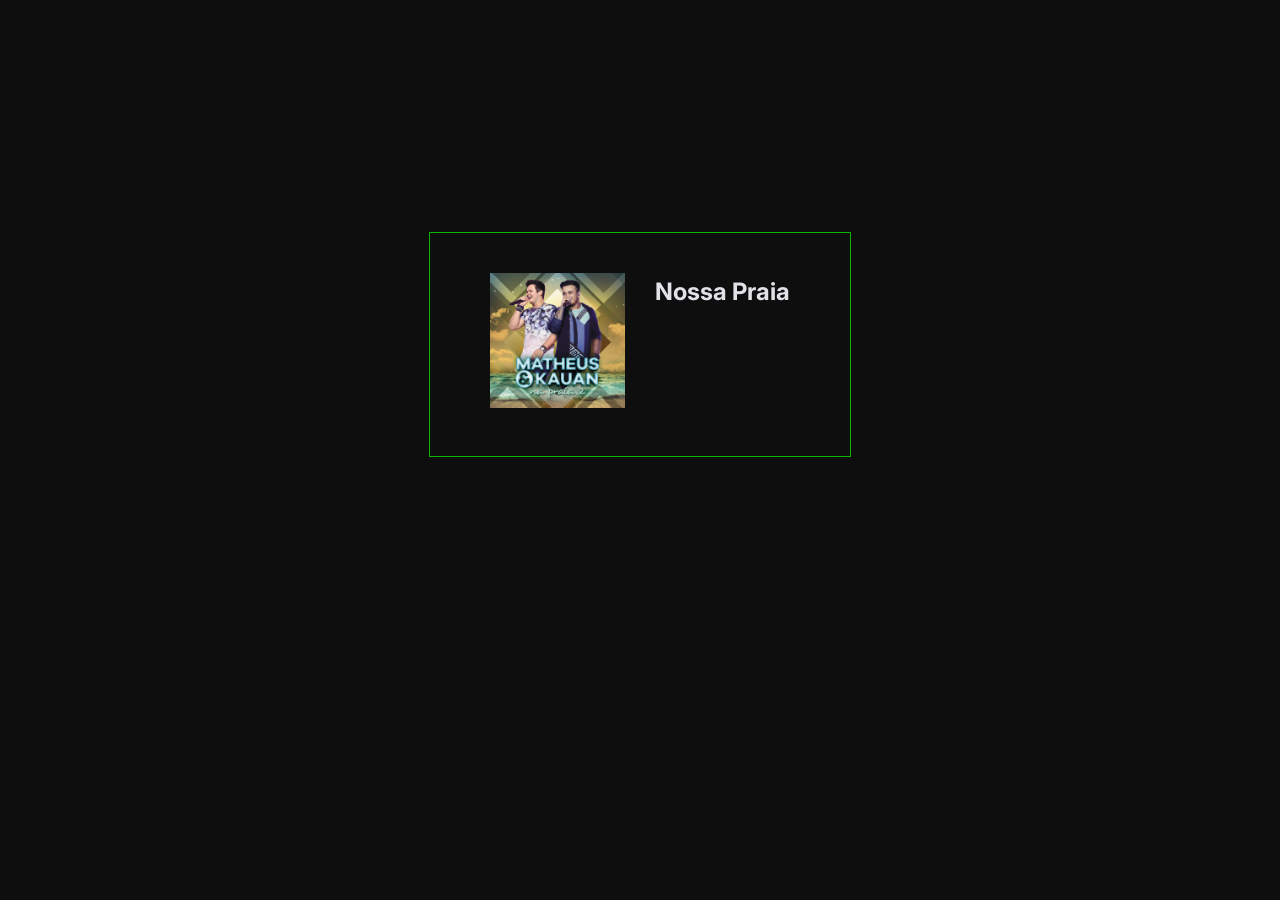
==== visualizar.html @ 74184515 "Adição de Playlist" ====
<!DOCTYPE html>
<html lang="Pt-br">

<head>
    <meta charset="UTF-8">
    <meta name="viewport" content="width=device-width, initial-scale=1.0">
    <title>Visualizar - VibeVault</title>
    <link rel="stylesheet" href="css/visualizar.css">
</head>

<body>
    <main class="container">
        <section>
            <div class="card">
                <div class="img-principal">
                    <img src="imagens/nossa-praia.jpg" alt="foto da música">
                </div>
                <div class="info">
                    <h2>Nossa Praia</h2>
                </div>
            </div>
        </main>
    </div>
</body>

</html>
---- css/visualizar.css ----
@import url('https://fonts.googleapis.com/css2?family=Inter:ital,opsz,wght@0,14..32,100..900;1,14..32,100..900&family=Shrikhand&display=swap');

:root {
    --navy: #131212c4;
    --navy-d: #01012e;
    --navy-l: #0a0a8a;
    --orange: #30f916;
    --orange-hover: #1cbd06;
    --orange-d: #0d8d09;
    --orange-l: #ffedd5;
    --bg: #0e0e0e;
    --bg-card: #212221;
    --text: #e1e1e7;
    --text-m: #aaaaac;
    --text-l: #9090a8;
    --border: #0db307;
    --shadow: 0 2px 16px rgba(2, 2, 74, .08);
    --shadow-l: 0 8px 32px rgba(2, 2, 74, .14);
    --radius: 12px;
    --radius-s: 8px;
    --transition: .22s cubic-bezier(.4, 0, .2, 1);
}

*,
*::before,
*::after {
    box-sizing: border-box;
    margin: 0;
    padding: 0;
}

html {
    scroll-behavior: smooth;
}

body {
    font-family: 'Inter', sans-serif;
    background: var(--bg);
    color: var(--text);
    line-height: 1.6;
}


.container {
    margin: 15% auto;
    width: 100%;
    display: flex;
    justify-content: center;
    padding: 40px 20px;
}

.card {
    border: 1px solid var(--border);
    display: flex;
    gap: 30px;
    padding: 40px 60px;
}

.img-principal img {
    height: 15vh;
}
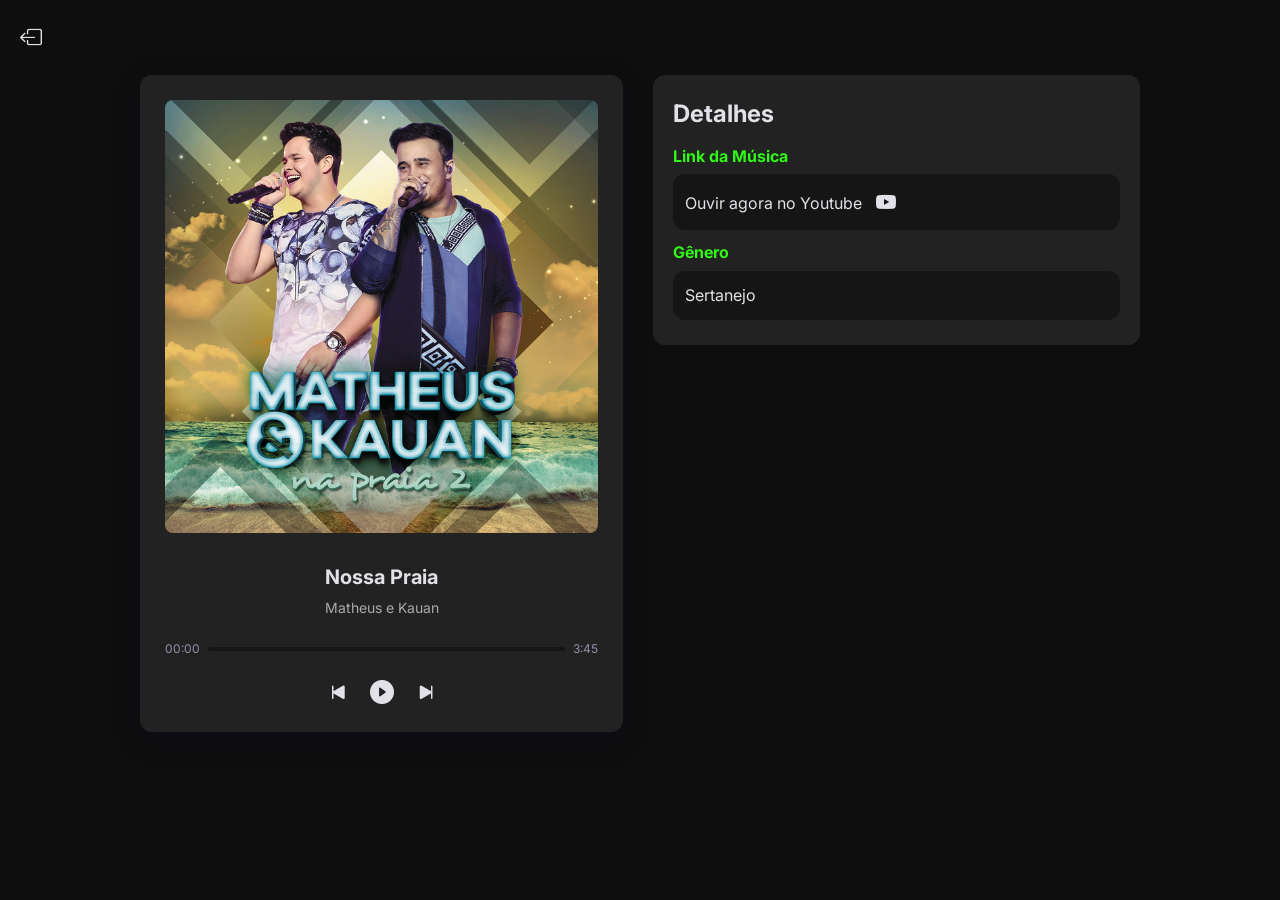
==== commit 12e93c8c: "edição do visual da tabela e edição geral da página de detalhes" ====
--- a/visualizar.html
+++ b/visualizar.html
@@ -1,26 +1,58 @@
 <!DOCTYPE html>
-<html lang="Pt-br">
+<html lang="pt-br">
 
 <head>
     <meta charset="UTF-8">
     <meta name="viewport" content="width=device-width, initial-scale=1.0">
     <title>Visualizar - VibeVault</title>
     <link rel="stylesheet" href="css/visualizar.css">
+    <link rel="stylesheet" href="https://cdn.jsdelivr.net/npm/bootstrap-icons@1.11.3/font/bootstrap-icons.min.css">
 </head>
 
 <body>
-    <main class="container">
-        <section>
-            <div class="card">
-                <div class="img-principal">
-                    <img src="imagens/nossa-praia.jpg" alt="foto da música">
+    <header>
+        <a href="index.html"><i class="bi bi-box-arrow-left"></i></a>
+    </header>
+    <div class="player">
+
+        <div class="card">
+
+            <img src="imagens/nossa-praia.jpg" class="capa">
+
+            <div class="info">
+                <h2>Nossa Praia</h2>
+                <p>Matheus e Kauan</p>
+            </div>
+
+            <div class="progresso">
+                <span>00:00</span>
+                <div class="barra">
+                    <div class="barra-fill"></div>
                 </div>
-                <div class="info">
-                    <h2>Nossa Praia</h2>
-                </div>
+                <span>3:45</span>
             </div>
-        </main>
+
+            <div class="controles">
+                <button><i class="bi bi-skip-start-fill"></i></button>
+                <button class="play"><i class="bi bi-play-circle-fill"></i></button>
+                <button><i class="bi bi-skip-end-fill"></i></button>
+            </div>
+        </div>
+        <div class="detalhes">
+            <h2>Detalhes</h2>
+            <div class="link">
+                <h4>Link da Música</h3>
+                    <a href="https://youtu.be/_v0-5QY6y-M?si=HIR0x73wBJjLPUcj">
+                        Ouvir agora no Youtube <i class="bi bi-youtube"></i>
+                    </a>
+            </div>
+            <div class="genero">
+                <h4>Gênero</h4>
+                <span>Sertanejo</span>
+            </div>
+        </div>
     </div>
+
 </body>
 
 </html>
--- a/css/visualizar.css
+++ b/css/visualizar.css
@@ -33,6 +33,11 @@
     scroll-behavior: smooth;
 }
 
+a {
+    text-decoration: none;
+    color: var(--text);
+}
+
 body {
     font-family: 'Inter', sans-serif;
     background: var(--bg);
@@ -40,22 +45,139 @@
     line-height: 1.6;
 }
 
+header {
+    padding: 20px;
+}
 
-.container {
-    margin: 15% auto;
-    width: 100%;
-    display: flex;
-    justify-content: center;
-    padding: 40px 20px;
+header i {
+    font-size: 22px;
+    transition: var(--transition);
+}
+
+header i:hover {
+    color: var(--orange);
+}
+
+.player {
+  width: 100%;
+  max-width: 1000px;
+  margin:  auto;
+  display: flex;
+  gap: 30px;
 }
 
 .card {
-    border: 1px solid var(--border);
-    display: flex;
-    gap: 30px;
-    padding: 40px 60px;
+  background: var(--bg-card);
+  padding: 25px;
+  border-radius: var(--radius);
+  box-shadow: var(--shadow-l);
+  text-align: center;
 }
 
-.img-principal img {
-    height: 15vh;
+.capa {
+  width: 100%;
+  border-radius: var(--radius-s);
+  margin-bottom: 20px;
+}
+
+.info h2 {
+  font-size: 20px;
+}
+
+.info p {
+  color: var(--text-m);
+  font-size: 14px;
+  margin-top: 4px;
+}
+
+.progresso {
+  display: flex;
+  align-items: center;
+  gap: 8px;
+  margin: 20px 0;
+  font-size: 12px;
+  color: var(--text-l);
+}
+
+.barra {
+  flex: 1;
+  height: 4px;
+  background: var(--navy);
+  border-radius: 10px;
+  overflow: hidden;
+}
+
+.barra-fill {
+  height: 100%;
+
+}
+
+.controles {
+  display: flex;
+  justify-content: center;
+  gap: 20px;
+}
+
+.controles button {
+  background: none;
+  border: none;
+  color: var(--text);
+  font-size: 22px;
+  cursor: pointer;
+  transition: var(--transition);
+  font-size: 24px;
+}
+
+.controles button:hover {
+  color: var(--orange);
+}
+
+.detalhes {
+    max-width: 1200px;
+    width: 700px;
+    height: 30vh;
+    padding: 20px;
+    border-radius: var(--radius);
+    background: var(--bg-card);
+    display: flex;
+    flex-direction: column;
+    gap: 10px;
+}
+
+.detalhes h4 {
+    color: var(--orange);
+    font-size: 16px;
+}
+
+.link {
+    display: flex;
+    flex-direction: column;
+    gap: 5px;
+}
+
+.link a {
+    background: var(--navy);
+    padding: 12px;
+    border-radius: var(--radius);
+}
+
+.link i {
+  font-size: 20px;
+  margin-left: 10px;
+}
+
+.detalhes i:hover {
+    color: var(--orange);
+}
+
+.genero {
+    display: flex;
+    flex-direction: column;
+    gap: 5px;
+}
+
+.genero span {
+    background: var(--navy);
+    padding: 12px;
+    border-radius: var(--radius);
 }
